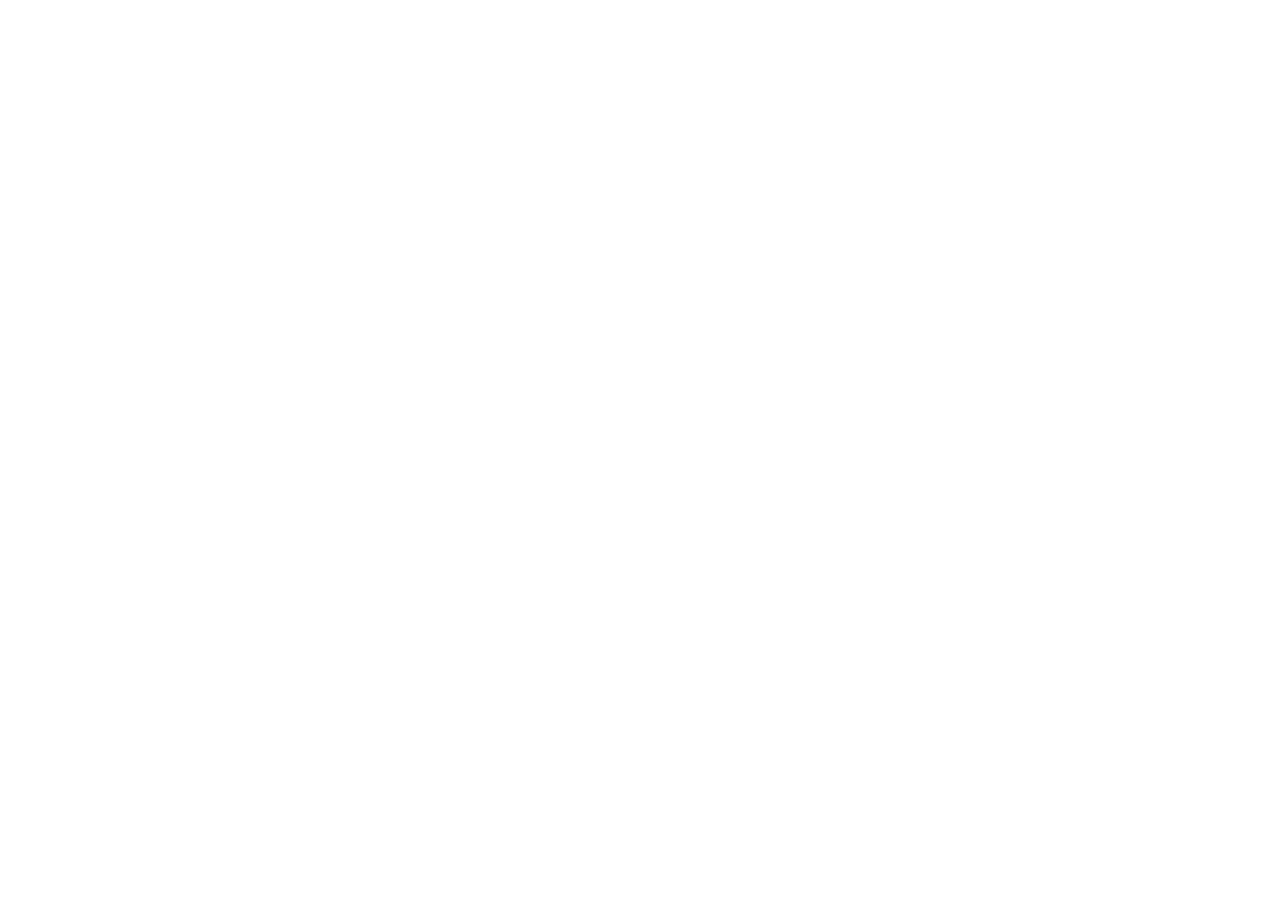
==== index.html @ 8db07235 "Second commit" ====
<!DOCTYPE html>
<html lang="en">
  <head>
    <meta charset="UTF-8" />
    <meta name="viewport" content="width=device-width, initial-scale=1.0" />
    <link rel="stylesheet" href="styles.css" />
    <title>Odonto Medical</title>
  </head>
  <body></body>
</html>
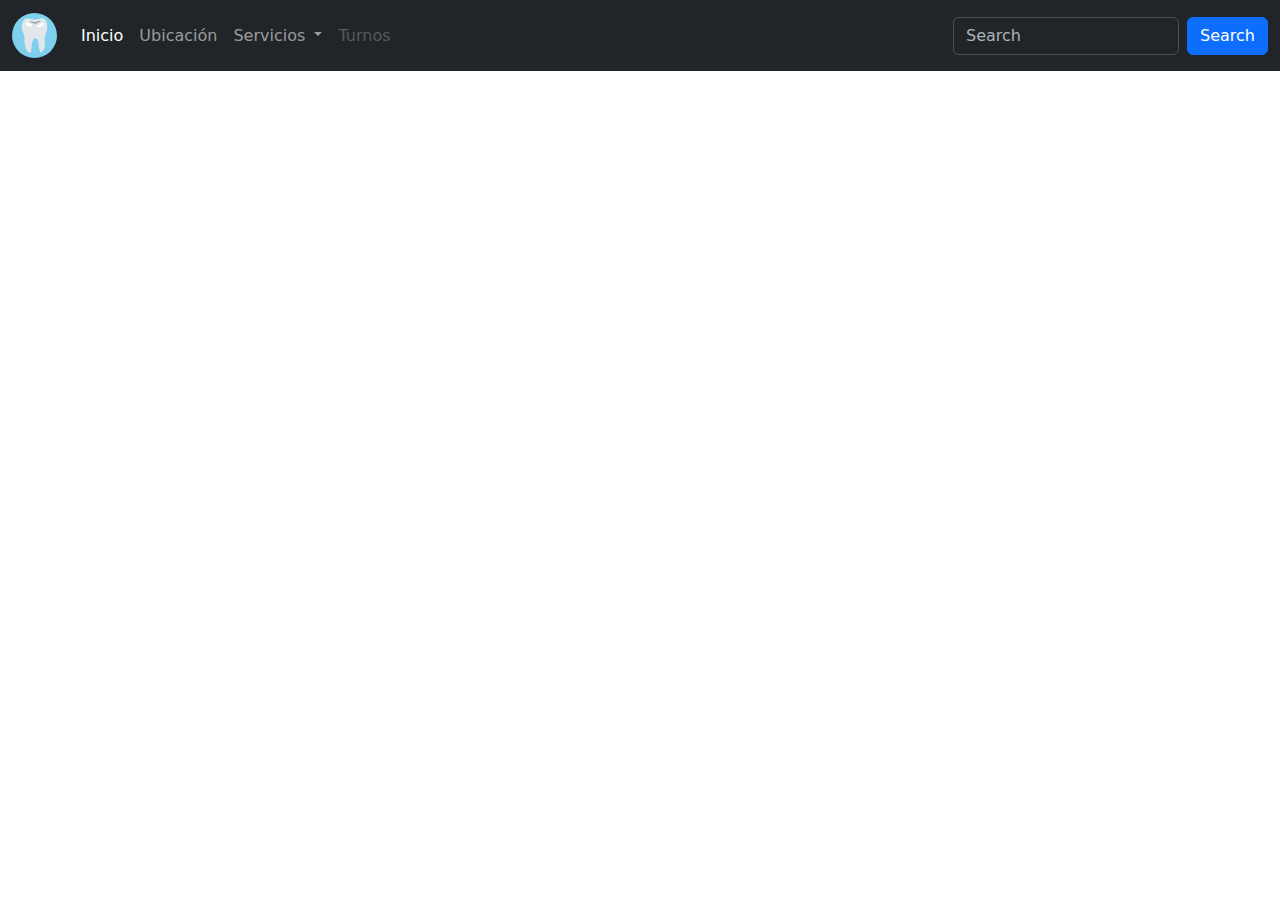
==== commit 266e7ba2: "navbar beggining" ====
--- a/index.html
+++ b/index.html
@@ -3,8 +3,92 @@
   <head>
     <meta charset="UTF-8" />
     <meta name="viewport" content="width=device-width, initial-scale=1.0" />
+    <link
+      rel="shortcut icon"
+      href="tooth-svgrepo-com.svg"
+      type="image/x-icon"
+    />
     <link rel="stylesheet" href="styles.css" />
+    <link
+      href="https://cdn.jsdelivr.net/npm/bootstrap@5.3.3/dist/css/bootstrap.min.css"
+      rel="stylesheet"
+      integrity="sha384-QWTKZyjpPEjISv5WaRU9OFeRpok6YctnYmDr5pNlyT2bRjXh0JMhjY6hW+ALEwIH"
+      crossorigin="anonymous"
+    />
     <title>Odonto Medical</title>
   </head>
-  <body></body>
+  <body>
+    <header>
+      <nav class="navbar bg-dark navbar-expand-md" data-bs-theme="dark">
+        <div class="container-fluid">
+          <a class="navbar-brand" href="#"
+            ><img src="tooth-svgrepo-com.svg" width="45px" alt=""
+          /></a>
+          <button
+            class="navbar-toggler"
+            type="button"
+            data-bs-toggle="collapse"
+            data-bs-target="#navbarSupportedContent"
+            aria-controls="navbarSupportedContent"
+            aria-expanded="false"
+            aria-label="Toggle navigation"
+          >
+            <span class="navbar-toggler-icon"></span>
+          </button>
+          <div class="collapse navbar-collapse" id="navbarSupportedContent">
+            <ul
+              class="navbar-nav d-flex justify-content-around me-auto mb-2 mb-lg-0"
+            >
+              <li class="nav-item">
+                <a class="nav-link active" aria-current="page" href="#"
+                  >Inicio</a
+                >
+              </li>
+              <li class="nav-item">
+                <a class="nav-link" href="#">Ubicación</a>
+              </li>
+              <li class="nav-item dropdown">
+                <a
+                  class="nav-link dropdown-toggle"
+                  href="#"
+                  role="button"
+                  data-bs-toggle="dropdown"
+                  aria-expanded="false"
+                >
+                  Servicios
+                </a>
+                <ul class="dropdown-menu">
+                  <li><a class="dropdown-item" href="#">Action</a></li>
+                  <li><a class="dropdown-item" href="#">Another action</a></li>
+                  <li><hr class="dropdown-divider" /></li>
+                  <li>
+                    <a class="dropdown-item" href="#">Something else here</a>
+                  </li>
+                </ul>
+              </li>
+              <li class="nav-item">
+                <a class="nav-link disabled" aria-disabled="true">Turnos</a>
+              </li>
+            </ul>
+            <form class="d-flex" role="search">
+              <input
+                class="form-control me-2"
+                type="search"
+                placeholder="Search"
+                aria-label="Search"
+              />
+              <button class="btn btn-primary" type="submit">Search</button>
+            </form>
+          </div>
+        </div>
+      </nav>
+    </header>
+    <main></main>
+    <footer></footer>
+    <script
+      src="https://cdn.jsdelivr.net/npm/bootstrap@5.3.3/dist/js/bootstrap.bundle.min.js"
+      integrity="sha384-YvpcrYf0tY3lHB60NNkmXc5s9fDVZLESaAA55NDzOxhy9GkcIdslK1eN7N6jIeHz"
+      crossorigin="anonymous"
+    ></script>
+  </body>
 </html>
--- a/styles.css
+++ b/styles.css
@@ -0,0 +1,4 @@
+* {
+  margin: 0;
+  padding: 0;
+}
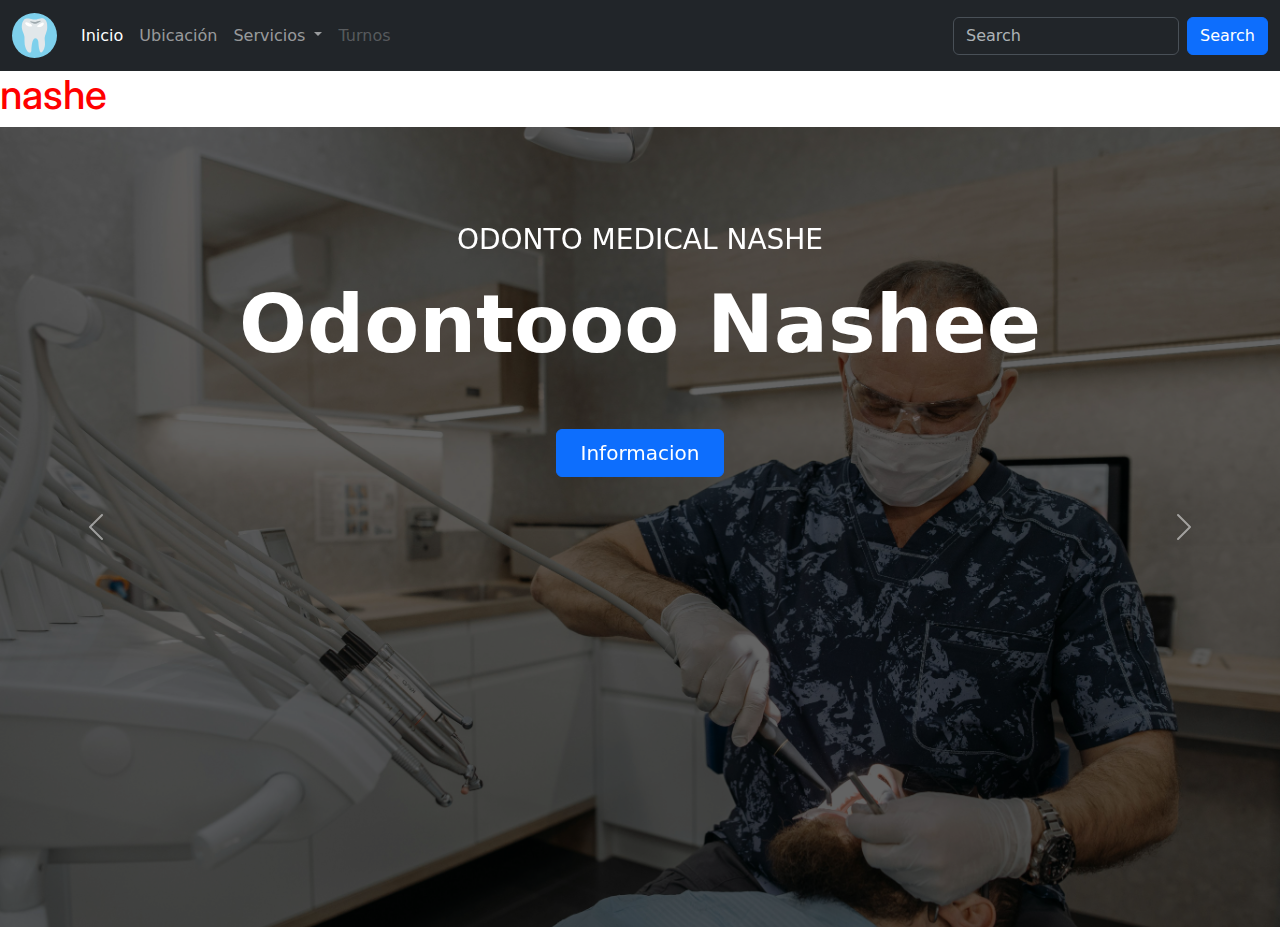
==== commit 3338daff: "Carousel implemented + pictures" ====
--- a/index.html
+++ b/index.html
@@ -1,94 +1,20 @@
 <!DOCTYPE html>
-<html lang="en">
+<html lang="es">
   <head>
     <meta charset="UTF-8" />
     <meta name="viewport" content="width=device-width, initial-scale=1.0" />
-    <link
-      rel="shortcut icon"
-      href="tooth-svgrepo-com.svg"
-      type="image/x-icon"
-    />
-    <link rel="stylesheet" href="styles.css" />
-    <link
-      href="https://cdn.jsdelivr.net/npm/bootstrap@5.3.3/dist/css/bootstrap.min.css"
-      rel="stylesheet"
-      integrity="sha384-QWTKZyjpPEjISv5WaRU9OFeRpok6YctnYmDr5pNlyT2bRjXh0JMhjY6hW+ALEwIH"
-      crossorigin="anonymous"
-    />
+
     <title>Odonto Medical</title>
   </head>
   <body>
-    <header>
-      <nav class="navbar bg-dark navbar-expand-md" data-bs-theme="dark">
-        <div class="container-fluid">
-          <a class="navbar-brand" href="#"
-            ><img src="tooth-svgrepo-com.svg" width="45px" alt=""
-          /></a>
-          <button
-            class="navbar-toggler"
-            type="button"
-            data-bs-toggle="collapse"
-            data-bs-target="#navbarSupportedContent"
-            aria-controls="navbarSupportedContent"
-            aria-expanded="false"
-            aria-label="Toggle navigation"
-          >
-            <span class="navbar-toggler-icon"></span>
-          </button>
-          <div class="collapse navbar-collapse" id="navbarSupportedContent">
-            <ul
-              class="navbar-nav d-flex justify-content-around me-auto mb-2 mb-lg-0"
-            >
-              <li class="nav-item">
-                <a class="nav-link active" aria-current="page" href="#"
-                  >Inicio</a
-                >
-              </li>
-              <li class="nav-item">
-                <a class="nav-link" href="#">Ubicación</a>
-              </li>
-              <li class="nav-item dropdown">
-                <a
-                  class="nav-link dropdown-toggle"
-                  href="#"
-                  role="button"
-                  data-bs-toggle="dropdown"
-                  aria-expanded="false"
-                >
-                  Servicios
-                </a>
-                <ul class="dropdown-menu">
-                  <li><a class="dropdown-item" href="#">Action</a></li>
-                  <li><a class="dropdown-item" href="#">Another action</a></li>
-                  <li><hr class="dropdown-divider" /></li>
-                  <li>
-                    <a class="dropdown-item" href="#">Something else here</a>
-                  </li>
-                </ul>
-              </li>
-              <li class="nav-item">
-                <a class="nav-link disabled" aria-disabled="true">Turnos</a>
-              </li>
-            </ul>
-            <form class="d-flex" role="search">
-              <input
-                class="form-control me-2"
-                type="search"
-                placeholder="Search"
-                aria-label="Search"
-              />
-              <button class="btn btn-primary" type="submit">Search</button>
-            </form>
-          </div>
-        </div>
-      </nav>
-    </header>
-    <main></main>
-    <footer></footer>
+    <div id="content">
+      <!-- Aquí se cargará el contenido dinámico -->
+    </div>
     <script
       src="https://cdn.jsdelivr.net/npm/bootstrap@5.3.3/dist/js/bootstrap.bundle.min.js"
       integrity="sha384-YvpcrYf0tY3lHB60NNkmXc5s9fDVZLESaAA55NDzOxhy9GkcIdslK1eN7N6jIeHz"
       crossorigin="anonymous"
     ></script>
+    <script src="js/main.js"></script>
   </body>
 </html>
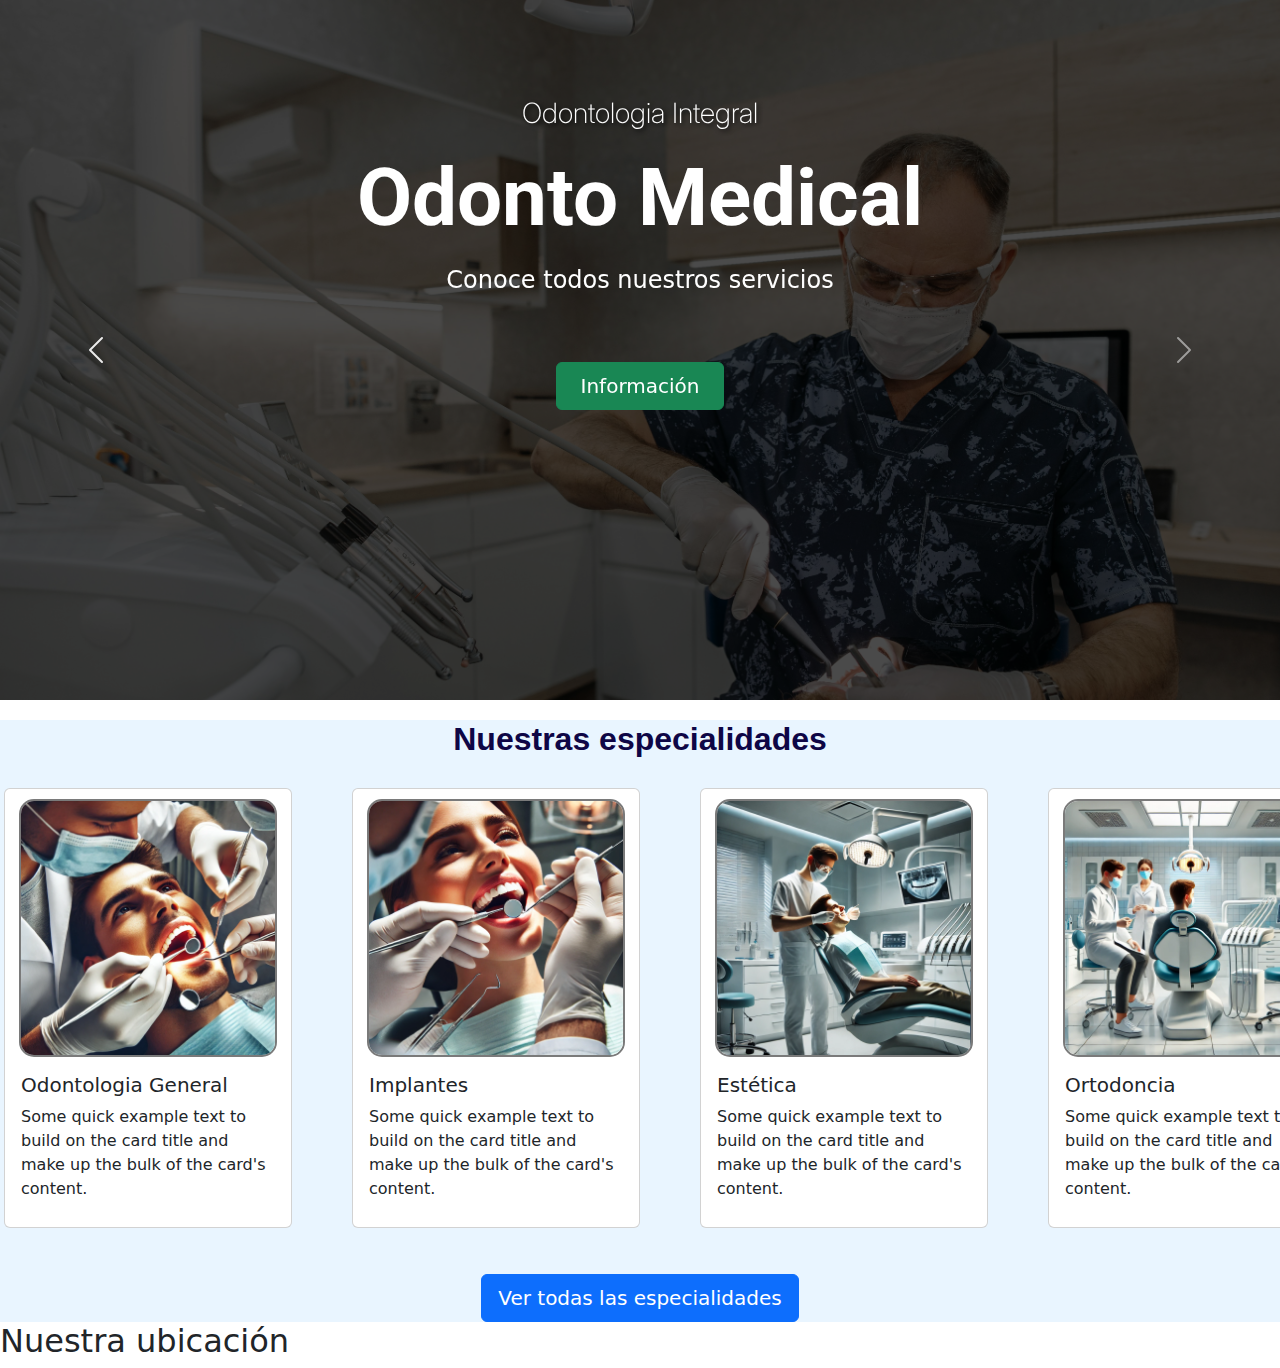
==== commit 1333c6a9: "modularized content" ====
--- a/index.html
+++ b/index.html
@@ -7,9 +7,7 @@
     <title>Odonto Medical</title>
   </head>
   <body>
-    <div id="content">
-      <!-- Aquí se cargará el contenido dinámico -->
-    </div>
+    <div id="content"></div>
     <script
       src="https://cdn.jsdelivr.net/npm/bootstrap@5.3.3/dist/js/bootstrap.bundle.min.js"
       integrity="sha384-YvpcrYf0tY3lHB60NNkmXc5s9fDVZLESaAA55NDzOxhy9GkcIdslK1eN7N6jIeHz"
